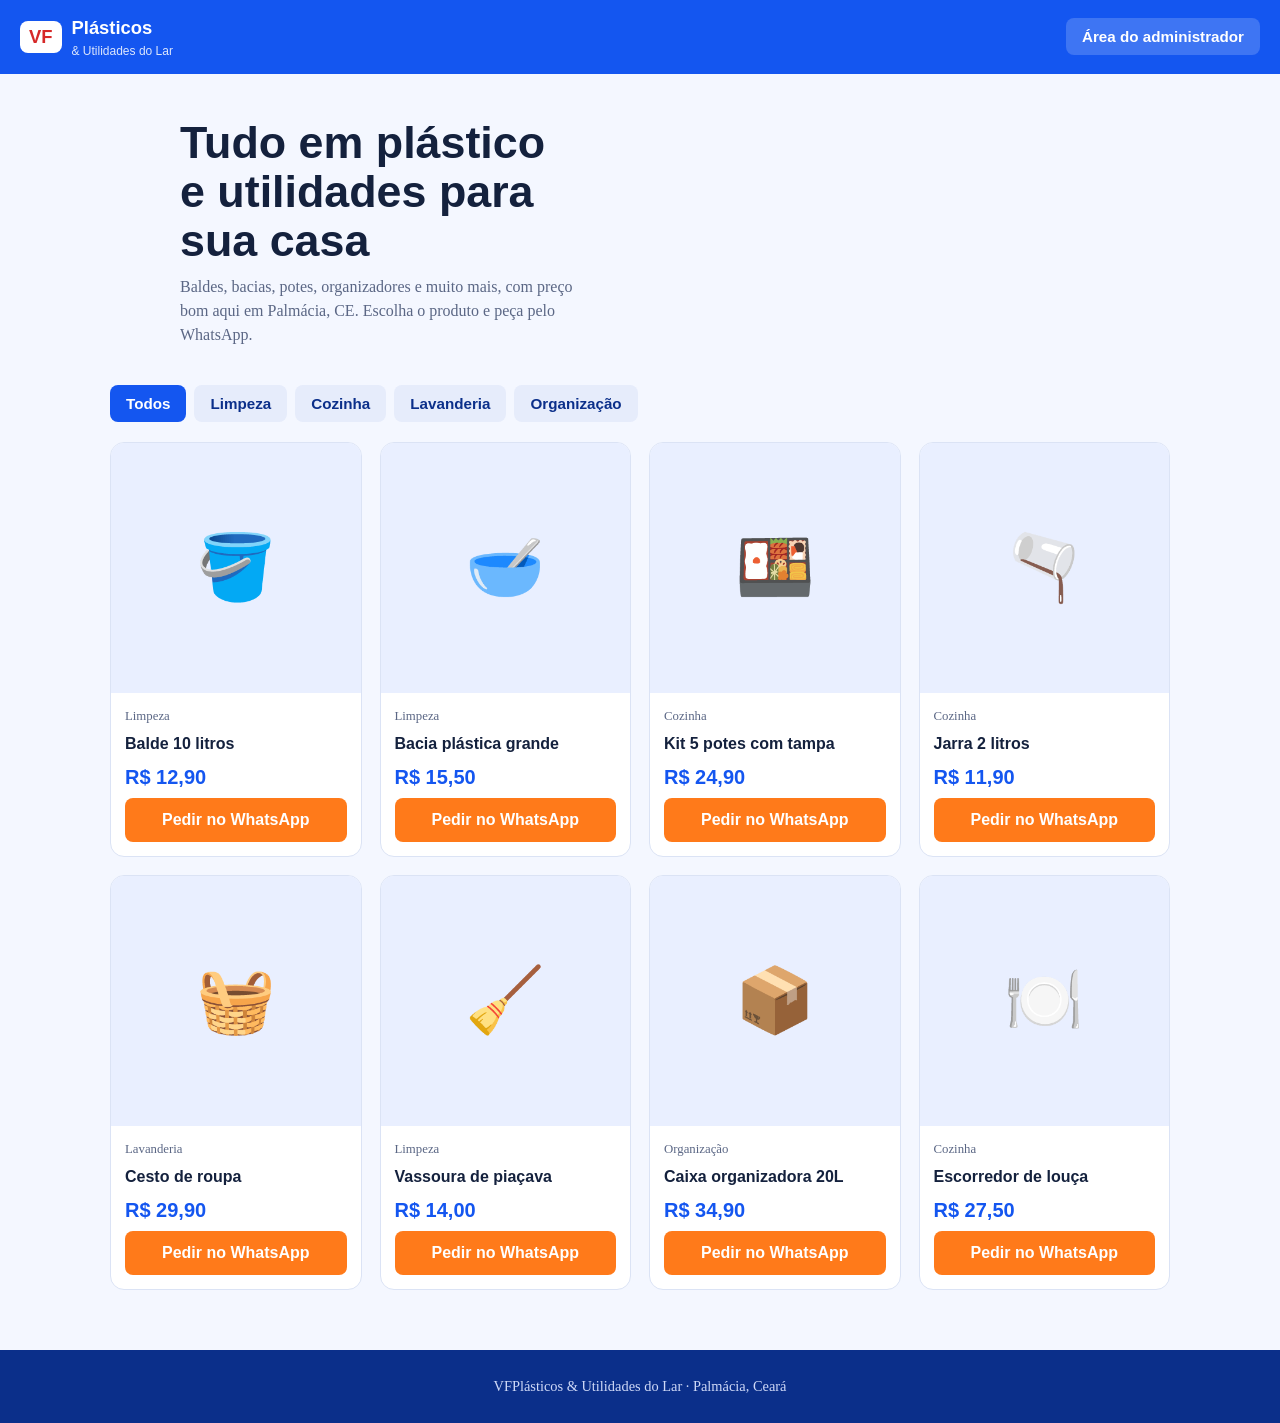
==== index.html @ 8a93262c "Add files via upload" ====
<!DOCTYPE html>
<html lang="pt-BR">
<head>
<meta charset="UTF-8">
<meta name="viewport" content="width=device-width, initial-scale=1">
<title>VFPlásticos & Utilidades do Lar</title>
<style>
:root{--azul:#1456f0;--azul-esc:#0b2f8a;--laranja:#ff7a1a;--fundo:#f4f7ff;--card:#fff;--texto:#14213d;--suave:#5b6785;--borda:#dbe3f5;--ok:#0f9d58}
*{box-sizing:border-box;margin:0}
body{font-family:Georgia,'Times New Roman',serif;background:var(--fundo);color:var(--texto);line-height:1.5}
h1,h2,h3,button,input,select,label,.preco{font-family:'Trebuchet MS',Verdana,sans-serif}
header{background:var(--azul);color:#fff;padding:14px 20px;display:flex;align-items:center;justify-content:space-between;gap:12px;flex-wrap:wrap;position:sticky;top:0;z-index:5}
.logo{display:flex;align-items:center;gap:10px;font-family:'Trebuchet MS',sans-serif;font-weight:800;font-size:1.15rem}
.logo b{background:#fff;color:#d62828;border-radius:8px;padding:2px 9px}
.logo small{display:block;font-weight:400;font-size:.75rem;opacity:.85}
button{cursor:pointer;border:0;border-radius:8px;padding:10px 16px;font-size:.95rem;font-weight:700}
button:focus-visible,input:focus-visible,select:focus-visible{outline:3px solid var(--laranja);outline-offset:2px}
.btn-adm{background:rgba(255,255,255,.18);color:#fff}
.btn-p{background:var(--laranja);color:#fff}
.btn-s{background:#e6ecfb;color:var(--azul-esc)}
.btn-d{background:#fde6e6;color:#b3261e}
.hero{padding:44px 20px 28px;max-width:960px;margin:auto}
.hero h1{font-size:clamp(1.8rem,5vw,2.8rem);line-height:1.1;max-width:15ch}
.hero p{color:var(--suave);margin-top:10px;max-width:52ch}
main{max-width:1100px;margin:auto;padding:0 20px 60px}
.filtros{display:flex;gap:8px;flex-wrap:wrap;margin:10px 0 20px}
.filtros button{background:#e6ecfb;color:var(--azul-esc)}
.filtros button.on{background:var(--azul);color:#fff}
.grade{display:grid;grid-template-columns:repeat(auto-fill,minmax(210px,1fr));gap:18px}
.prod{background:var(--card);border:1px solid var(--borda);border-radius:14px;overflow:hidden;display:flex;flex-direction:column}
.foto{aspect-ratio:1/1;background:#e9efff;display:flex;align-items:center;justify-content:center;font-size:4rem}
.foto img{width:100%;height:100%;object-fit:cover}
.info{padding:14px;display:flex;flex-direction:column;gap:6px;flex:1}
.info h3{font-size:1rem}
.cat{font-size:.8rem;color:var(--suave)}
.preco{font-size:1.25rem;font-weight:800;color:var(--azul)}
.info a{margin-top:auto;text-align:center;text-decoration:none;background:var(--laranja);color:#fff;padding:10px;border-radius:8px;font-family:'Trebuchet MS',sans-serif;font-weight:700}
footer{background:var(--azul-esc);color:#cfd9f7;padding:26px 20px;text-align:center;font-size:.9rem}
/* admin */
.overlay{position:fixed;inset:0;background:rgba(10,20,50,.6);display:none;align-items:flex-start;justify-content:center;overflow:auto;padding:20px;z-index:20}
.overlay.on{display:flex}
.modal{background:#fff;border-radius:16px;padding:22px;width:100%;max-width:760px;margin:auto}
.modal.peq{max-width:360px}
.topo{display:flex;justify-content:space-between;align-items:center;gap:10px;margin-bottom:14px}
.fat{display:grid;grid-template-columns:1fr 1fr;gap:12px;margin-bottom:18px}
.fat div{background:var(--fundo);border:1px solid var(--borda);border-radius:12px;padding:14px}
.fat span{font-family:'Trebuchet MS',sans-serif;font-size:.85rem;color:var(--suave)}
.fat strong{display:block;font-family:'Trebuchet MS',sans-serif;font-size:1.5rem;color:var(--ok)}
h2{font-size:1.15rem;margin:18px 0 8px}
.linha{display:flex;gap:8px;flex-wrap:wrap;align-items:flex-end}
label{font-size:.85rem;font-weight:700;display:flex;flex-direction:column;gap:4px;flex:1;min-width:120px}
input,select{padding:9px;border:1px solid var(--borda);border-radius:8px;font-size:.95rem;width:100%}
table{width:100%;border-collapse:collapse;font-family:'Trebuchet MS',sans-serif;font-size:.9rem}
th,td{text-align:left;padding:7px 6px;border-bottom:1px solid var(--borda)}
.rolar{overflow-x:auto}
.erro{color:#b3261e;font-family:'Trebuchet MS',sans-serif;font-size:.85rem;min-height:1.2em;margin-top:6px}
.vazio{color:var(--suave);padding:8px 0}
@media(prefers-reduced-motion:no-preference){.prod{transition:transform .15s}.prod:hover{transform:translateY(-3px)}}
</style>
</head>
<body>

<header>
  <div class="logo"><b>VF</b><span>Plásticos<small>& Utilidades do Lar</small></span></div>
  <button class="btn-adm" id="abrirAdmin">Área do administrador</button>
</header>

<section class="hero">
  <h1>Tudo em plástico e utilidades para sua casa</h1>
  <p>Baldes, bacias, potes, organizadores e muito mais, com preço bom aqui em Palmácia, CE. Escolha o produto e peça pelo WhatsApp.</p>
</section>

<main>
  <div class="filtros" id="filtros"></div>
  <div class="grade" id="grade"></div>
</main>

<footer>VFPlásticos & Utilidades do Lar · Palmácia, Ceará</footer>

<!-- Login -->
<div class="overlay" id="ovLogin">
  <div class="modal peq">
    <div class="topo"><h2 style="margin:0">Entrar como admin</h2><button class="btn-s" data-fechar="ovLogin" aria-label="Fechar">X</button></div>
    <label>Senha<input type="password" id="senha" autocomplete="current-password"></label>
    <p class="erro" id="erroLogin"></p>
    <button class="btn-p" id="entrar" style="width:100%">Entrar</button>
  </div>
</div>

<!-- Painel admin -->
<div class="overlay" id="ovAdmin">
  <div class="modal">
    <div class="topo"><h2 style="margin:0">Painel do administrador</h2><button class="btn-d" id="sair">Sair</button></div>

    <div class="fat">
      <div><span>Faturado hoje</span><strong id="fatDia">R$ 0,00</strong></div>
      <div><span>Faturado no mês</span><strong id="fatMes">R$ 0,00</strong></div>
    </div>

    <h2>Registrar venda</h2>
    <div class="linha">
      <label>Produto<select id="vProd"></select></label>
      <label style="max-width:110px">Quantidade<input type="number" id="vQtd" min="1" value="1"></label>
      <button class="btn-p" id="vSalvar">Registrar</button>
    </div>

    <h2>Vendas de hoje</h2>
    <div class="rolar"><table><thead><tr><th>Hora</th><th>Produto</th><th>Qtd</th><th>Total</th><th></th></tr></thead><tbody id="vendasHoje"></tbody></table></div>

    <h2>Cadastrar / editar produto</h2>
    <div class="linha">
      <label>Nome<input id="pNome"></label>
      <label>Categoria<input id="pCat" placeholder="Ex.: Cozinha"></label>
      <label style="max-width:120px">Preço (R$)<input id="pPreco" type="number" step="0.01" min="0"></label>
    </div>
    <div class="linha" style="margin-top:8px">
      <label>Foto do produto<input type="file" id="pFoto" accept="image/*"></label>
      <button class="btn-p" id="pSalvar">Salvar produto</button>
      <button class="btn-s" id="pLimpar">Limpar</button>
    </div>
    <p class="erro" id="erroProd"></p>

    <h2>Produtos cadastrados</h2>
    <div class="rolar"><table><thead><tr><th>Produto</th><th>Preço</th><th></th></tr></thead><tbody id="listaProd"></tbody></table></div>
  </div>
</div>

<script>
// ===== CONFIGURAÇÃO — troque estes dois valores =====
var SENHA_ADMIN = "vf2026admin";      // senha do administrador
var WHATSAPP = "5588900000000";       // DDI+DDD+número da loja, só números

var CHAVE_PROD = "vf_produtos", CHAVE_VEND = "vf_vendas";
var PADRAO = [
  {id:1,nome:"Balde 10 litros",cat:"Limpeza",preco:12.9,emoji:"🪣"},
  {id:2,nome:"Bacia plástica grande",cat:"Limpeza",preco:15.5,emoji:"🥣"},
  {id:3,nome:"Kit 5 potes com tampa",cat:"Cozinha",preco:24.9,emoji:"🍱"},
  {id:4,nome:"Jarra 2 litros",cat:"Cozinha",preco:11.9,emoji:"🫗"},
  {id:5,nome:"Cesto de roupa",cat:"Lavanderia",preco:29.9,emoji:"🧺"},
  {id:6,nome:"Vassoura de piaçava",cat:"Limpeza",preco:14.0,emoji:"🧹"},
  {id:7,nome:"Caixa organizadora 20L",cat:"Organização",preco:34.9,emoji:"📦"},
  {id:8,nome:"Escorredor de louça",cat:"Cozinha",preco:27.5,emoji:"🍽️"}
];

function ler(k,pad){try{var v=JSON.parse(localStorage.getItem(k));return v||pad}catch(e){return pad}}
function gravar(k,v){try{localStorage.setItem(k,JSON.stringify(v));return true}catch(e){return false}}
var produtos = ler(CHAVE_PROD,PADRAO);
var vendas = ler(CHAVE_VEND,[]);
var filtro = "Todos", editando = null, fotoNova = null;

function $(id){return document.getElementById(id)}
function brl(n){return n.toLocaleString("pt-BR",{style:"currency",currency:"BRL"})}
function esc(s){var d=document.createElement("div");d.textContent=s;return d.innerHTML}

// ===== Loja =====
function desenharLoja(){
  var cats=["Todos"];
  produtos.forEach(function(p){if(cats.indexOf(p.cat)<0)cats.push(p.cat)});
  $("filtros").innerHTML=cats.map(function(c){
    return '<button class="'+(c===filtro?"on":"")+'" data-cat="'+esc(c)+'">'+esc(c)+'</button>'}).join("");
  var lista=produtos.filter(function(p){return filtro==="Todos"||p.cat===filtro});
  $("grade").innerHTML=lista.length?lista.map(function(p){
    var foto=p.img?'<img src="'+p.img+'" alt="'+esc(p.nome)+'">':(p.emoji||"🛍️");
    var msg=encodeURIComponent("Olá! Quero o produto: "+p.nome+" ("+brl(p.preco)+")");
    return '<article class="prod"><div class="foto">'+foto+'</div><div class="info"><span class="cat">'+esc(p.cat)+'</span><h3>'+esc(p.nome)+'</h3><span class="preco">'+brl(p.preco)+'</span><a href="https://wa.me/'+WHATSAPP+'?text='+msg+'" target="_blank" rel="noopener">Pedir no WhatsApp</a></div></article>'
  }).join(""):'<p class="vazio">Nenhum produto nesta categoria.</p>';
}
$("filtros").addEventListener("click",function(e){
  if(e.target.dataset.cat){filtro=e.target.dataset.cat;desenharLoja()}});

// ===== Admin: acesso =====
function abrir(id){$(id).classList.add("on")}
function fechar(id){$(id).classList.remove("on")}
document.querySelectorAll("[data-fechar]").forEach(function(b){b.onclick=function(){fechar(b.dataset.fechar)}});
$("abrirAdmin").onclick=function(){
  if(sessionStorage.getItem("vf_admin")==="1"){abrirPainel()}else{$("senha").value="";$("erroLogin").textContent="";abrir("ovLogin");$("senha").focus()}};
function tentarEntrar(){
  if($("senha").value===SENHA_ADMIN){sessionStorage.setItem("vf_admin","1");fechar("ovLogin");abrirPainel()}
  else{$("erroLogin").textContent="Senha incorreta."}}
$("entrar").onclick=tentarEntrar;
$("senha").onkeydown=function(e){if(e.key==="Enter")tentarEntrar()};
$("sair").onclick=function(){sessionStorage.removeItem("vf_admin");fechar("ovAdmin")};
function abrirPainel(){desenharPainel();abrir("ovAdmin")}

// ===== Admin: faturamento =====
function chaveDia(d){return d.getFullYear()+"-"+(d.getMonth()+1)+"-"+d.getDate()}
function desenharPainel(){
  var hoje=new Date(),dia=0,mes=0,linhas="";
  vendas.forEach(function(v){
    var d=new Date(v.data);
    if(d.getFullYear()===hoje.getFullYear()&&d.getMonth()===hoje.getMonth()){
      mes+=v.total;
      if(chaveDia(d)===chaveDia(hoje)){
        dia+=v.total;
        linhas+='<tr><td>'+d.toLocaleTimeString("pt-BR",{hour:"2-digit",minute:"2-digit"})+'</td><td>'+esc(v.nome)+'</td><td>'+v.qtd+'</td><td>'+brl(v.total)+'</td><td><button class="btn-d" data-delv="'+v.id+'">Excluir</button></td></tr>'}}});
  $("fatDia").textContent=brl(dia);$("fatMes").textContent=brl(mes);
  $("vendasHoje").innerHTML=linhas||'<tr><td colspan="5" class="vazio">Nenhuma venda registrada hoje.</td></tr>';
  $("vProd").innerHTML=produtos.map(function(p){return '<option value="'+p.id+'">'+esc(p.nome)+' — '+brl(p.preco)+'</option>'}).join("");
  $("listaProd").innerHTML=produtos.map(function(p){
    return '<tr><td>'+esc(p.nome)+'</td><td>'+brl(p.preco)+'</td><td><button class="btn-s" data-edit="'+p.id+'">Editar</button> <button class="btn-d" data-delp="'+p.id+'">Excluir</button></td></tr>'}).join("");
}
$("vSalvar").onclick=function(){
  var p=produtos.filter(function(x){return x.id==$("vProd").value})[0],q=parseInt($("vQtd").value,10);
  if(!p||!(q>0))return;
  vendas.push({id:Date.now(),data:new Date().toISOString(),nome:p.nome,qtd:q,total:+(p.preco*q).toFixed(2)});
  gravar(CHAVE_VEND,vendas);$("vQtd").value=1;desenharPainel()};
$("vendasHoje").onclick=function(e){
  var id=e.target.dataset.delv;if(!id)return;
  vendas=vendas.filter(function(v){return String(v.id)!==id});gravar(CHAVE_VEND,vendas);desenharPainel()};

// ===== Admin: produtos =====
function limparForm(){editando=null;fotoNova=null;["pNome","pCat","pPreco","pFoto"].forEach(function(i){$(i).value=""});$("erroProd").textContent=""}
$("pLimpar").onclick=limparForm;
$("pFoto").onchange=function(){
  var f=this.files[0];if(!f)return;
  var r=new FileReader();
  r.onload=function(){var im=new Image();im.onload=function(){
    var m=Math.min(1,500/Math.max(im.width,im.height)),c=document.createElement("canvas");
    c.width=im.width*m;c.height=im.height*m;c.getContext("2d").drawImage(im,0,0,c.width,c.height);
    fotoNova=c.toDataURL("image/jpeg",0.75)};im.src=r.result};
  r.readAsDataURL(f)};
$("pSalvar").onclick=function(){
  var nome=$("pNome").value.trim(),cat=$("pCat").value.trim()||"Geral",preco=parseFloat($("pPreco").value);
  if(!nome||!(preco>=0)){$("erroProd").textContent="Informe o nome e o preço do produto.";return}
  if(editando){produtos.forEach(function(p){if(p.id===editando){p.nome=nome;p.cat=cat;p.preco=preco;if(fotoNova)p.img=fotoNova}})}
  else{produtos.push({id:Date.now(),nome:nome,cat:cat,preco:preco,img:fotoNova||null})}
  if(!gravar(CHAVE_PROD,produtos)){$("erroProd").textContent="Memória cheia: use fotos menores.";return}
  limparForm();desenharPainel();desenharLoja()};
$("listaProd").onclick=function(e){
  var ed=e.target.dataset.edit,dl=e.target.dataset.delp;
  if(ed){var p=produtos.filter(function(x){return String(x.id)===ed})[0];
    editando=p.id;$("pNome").value=p.nome;$("pCat").value=p.cat;$("pPreco").value=p.preco;$("pNome").focus()}
  if(dl&&confirm("Excluir este produto?")){
    produtos=produtos.filter(function(x){return String(x.id)!==dl});gravar(CHAVE_PROD,produtos);desenharPainel();desenharLoja()}};

desenharLoja();
</script>
</body>
</html>
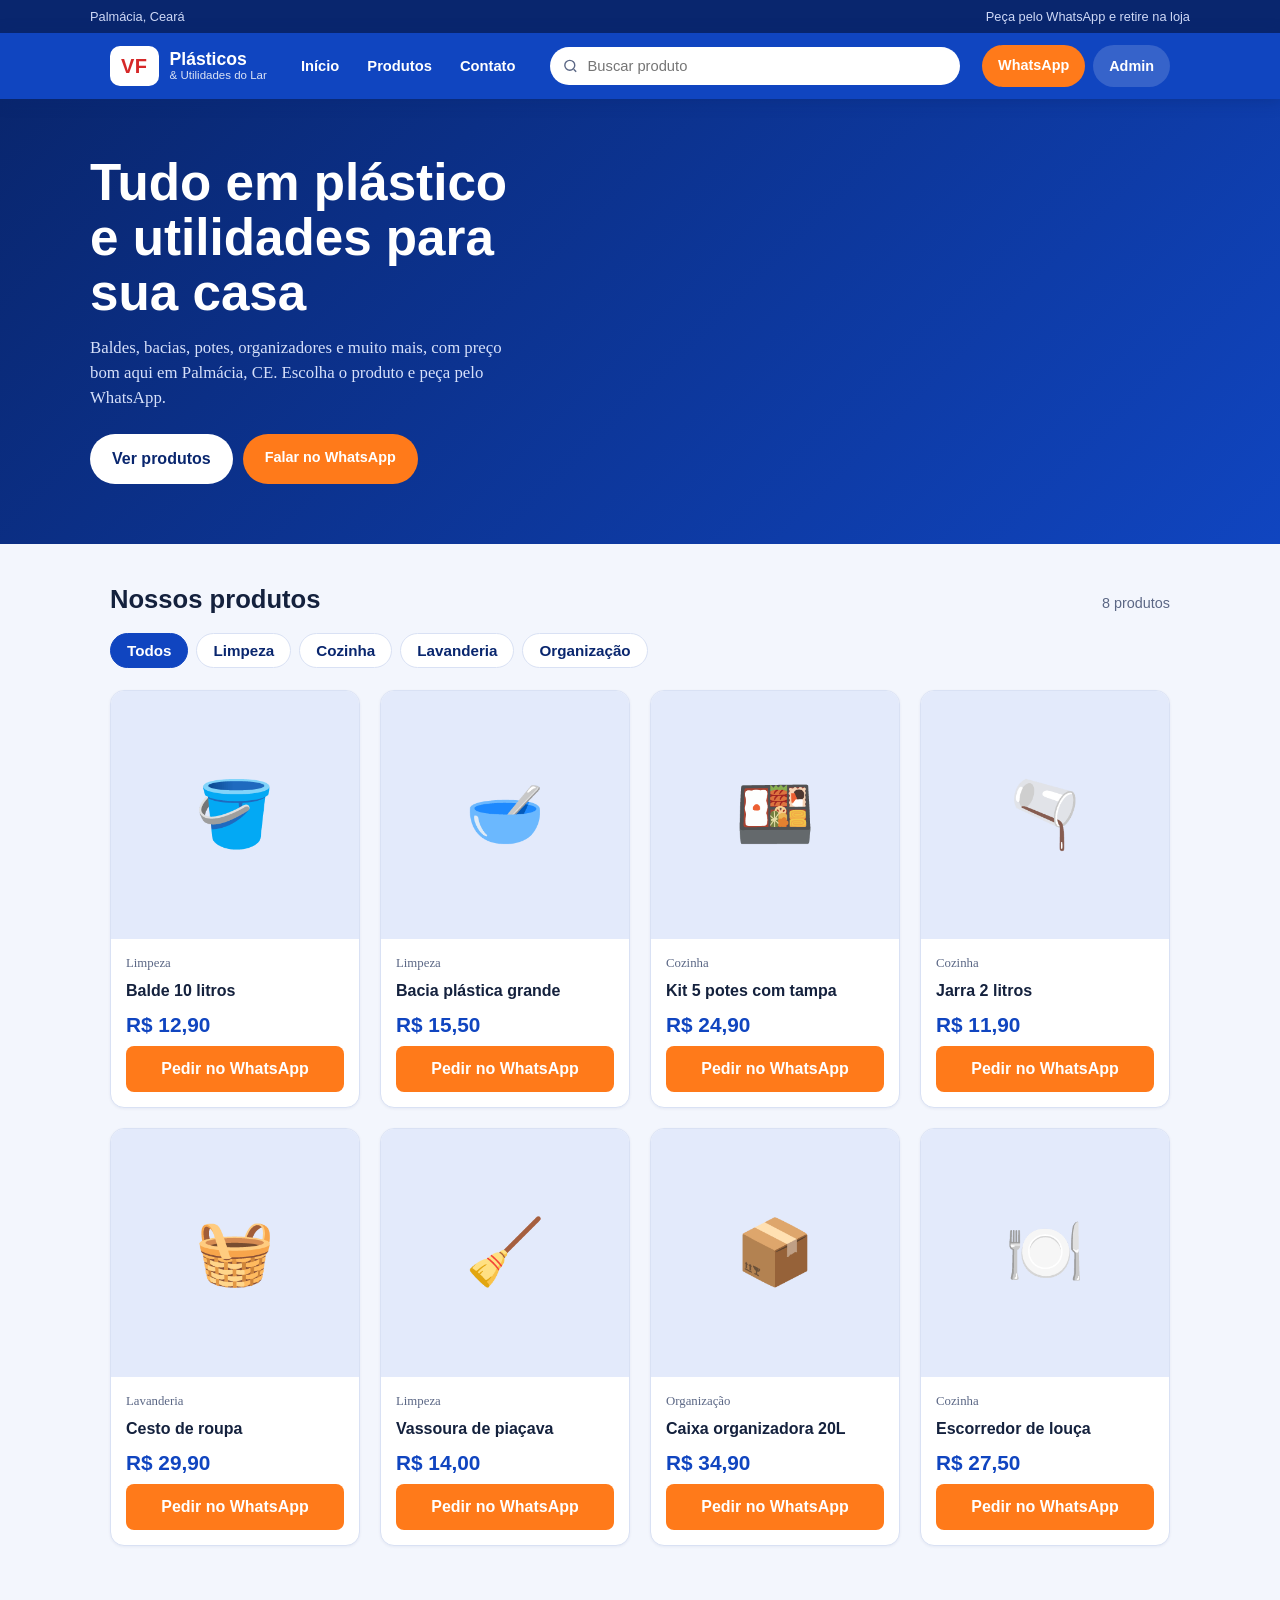
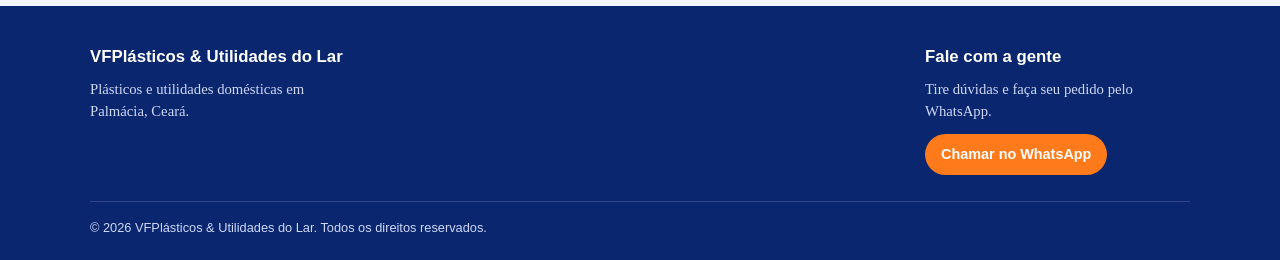
==== commit abb21f3b: "Update print statement from 'Hello' to 'Goodbye'" ====
--- a/index.html
+++ b/index.html
@@ -4,40 +4,80 @@
 <meta charset="UTF-8">
 <meta name="viewport" content="width=device-width, initial-scale=1">
 <title>VFPlásticos & Utilidades do Lar</title>
+<meta name="description" content="VFPlásticos & Utilidades do Lar em Palmácia, CE: baldes, bacias, potes, organizadores e utilidades domésticas.">
 <style>
-:root{--azul:#1456f0;--azul-esc:#0b2f8a;--laranja:#ff7a1a;--fundo:#f4f7ff;--card:#fff;--texto:#14213d;--suave:#5b6785;--borda:#dbe3f5;--ok:#0f9d58}
+:root{--azul:#1045c0;--azul-esc:#09266e;--azul-claro:#e3eafb;--laranja:#ff7a1a;--laranja-esc:#e8650a;--fundo:#f3f6fd;--card:#fff;--texto:#14213d;--suave:#5b6785;--borda:#d9e1f4;--ok:#0f9d58}
 *{box-sizing:border-box;margin:0}
+html{scroll-behavior:smooth;scroll-padding-top:90px}
 body{font-family:Georgia,'Times New Roman',serif;background:var(--fundo);color:var(--texto);line-height:1.5}
-h1,h2,h3,button,input,select,label,.preco{font-family:'Trebuchet MS',Verdana,sans-serif}
-header{background:var(--azul);color:#fff;padding:14px 20px;display:flex;align-items:center;justify-content:space-between;gap:12px;flex-wrap:wrap;position:sticky;top:0;z-index:5}
-.logo{display:flex;align-items:center;gap:10px;font-family:'Trebuchet MS',sans-serif;font-weight:800;font-size:1.15rem}
-.logo b{background:#fff;color:#d62828;border-radius:8px;padding:2px 9px}
-.logo small{display:block;font-weight:400;font-size:.75rem;opacity:.85}
+h1,h2,h3,button,input,select,label,.preco,nav a,.topbar,.wpp{font-family:'Trebuchet MS',Verdana,sans-serif}
 button{cursor:pointer;border:0;border-radius:8px;padding:10px 16px;font-size:.95rem;font-weight:700}
-button:focus-visible,input:focus-visible,select:focus-visible{outline:3px solid var(--laranja);outline-offset:2px}
-.btn-adm{background:rgba(255,255,255,.18);color:#fff}
+button:focus-visible,input:focus-visible,select:focus-visible,a:focus-visible{outline:3px solid var(--laranja);outline-offset:2px}
 .btn-p{background:var(--laranja);color:#fff}
+.btn-p:hover{background:var(--laranja-esc)}
 .btn-s{background:#e6ecfb;color:var(--azul-esc)}
 .btn-d{background:#fde6e6;color:#b3261e}
-.hero{padding:44px 20px 28px;max-width:960px;margin:auto}
-.hero h1{font-size:clamp(1.8rem,5vw,2.8rem);line-height:1.1;max-width:15ch}
-.hero p{color:var(--suave);margin-top:10px;max-width:52ch}
-main{max-width:1100px;margin:auto;padding:0 20px 60px}
-.filtros{display:flex;gap:8px;flex-wrap:wrap;margin:10px 0 20px}
-.filtros button{background:#e6ecfb;color:var(--azul-esc)}
-.filtros button.on{background:var(--azul);color:#fff}
-.grade{display:grid;grid-template-columns:repeat(auto-fill,minmax(210px,1fr));gap:18px}
-.prod{background:var(--card);border:1px solid var(--borda);border-radius:14px;overflow:hidden;display:flex;flex-direction:column}
-.foto{aspect-ratio:1/1;background:#e9efff;display:flex;align-items:center;justify-content:center;font-size:4rem}
+
+/* ===== Header ===== */
+.topbar{background:var(--azul-esc);color:#cfd9f7;font-size:.8rem;padding:7px 20px}
+.topbar div{max-width:1100px;margin:auto;display:flex;justify-content:space-between;gap:12px;flex-wrap:wrap}
+header{background:var(--azul);color:#fff;position:sticky;top:0;z-index:10;box-shadow:0 2px 14px rgba(9,38,110,.35)}
+.cab{max-width:1100px;margin:auto;padding:12px 20px;display:flex;align-items:center;gap:22px}
+.logo{display:flex;align-items:center;gap:11px;color:#fff;text-decoration:none;flex-shrink:0}
+.logo b{background:#fff;color:#d62828;border-radius:10px;padding:5px 11px;font-size:1.25rem;font-weight:800;font-family:'Trebuchet MS',sans-serif;letter-spacing:.5px}
+.logo span{font-family:'Trebuchet MS',sans-serif;font-weight:800;font-size:1.1rem;line-height:1.15}
+.logo small{display:block;font-weight:400;font-size:.72rem;opacity:.85}
+nav{display:flex;gap:4px}
+nav a{color:#fff;text-decoration:none;font-weight:700;font-size:.92rem;padding:8px 12px;border-radius:8px}
+nav a:hover{background:rgba(255,255,255,.14)}
+.busca{flex:1;min-width:140px;position:relative}
+.busca svg{position:absolute;left:12px;top:50%;transform:translateY(-50%);width:17px;height:17px;stroke:var(--suave);fill:none;stroke-width:2}
+.busca input{width:100%;padding:11px 14px 11px 38px;border:0;border-radius:999px;font-size:.92rem;background:#fff;color:var(--texto)}
+.acoes{display:flex;gap:8px;flex-shrink:0}
+.wpp{background:var(--laranja);color:#fff;text-decoration:none;font-weight:700;font-size:.9rem;padding:10px 16px;border-radius:999px;display:inline-block}
+.wpp:hover{background:var(--laranja-esc)}
+.btn-adm{background:rgba(255,255,255,.16);color:#fff;border-radius:999px;font-size:.9rem}
+.btn-adm:hover{background:rgba(255,255,255,.26)}
+
+/* ===== Hero ===== */
+.hero{background:linear-gradient(135deg,var(--azul-esc) 0%,var(--azul) 100%);color:#fff;padding:56px 20px 60px}
+.hero-in{max-width:1100px;margin:auto}
+.hero h1{font-size:clamp(2rem,5.5vw,3.2rem);line-height:1.08;max-width:16ch}
+.hero p{margin-top:14px;max-width:50ch;color:#d6e0fa;font-size:1.05rem}
+.hero-btns{display:flex;gap:10px;flex-wrap:wrap;margin-top:24px}
+.hero-btns a{text-decoration:none;font-family:'Trebuchet MS',sans-serif;font-weight:700;padding:13px 22px;border-radius:999px}
+.hero-btns .claro{background:#fff;color:var(--azul-esc)}
+
+/* ===== Catálogo ===== */
+main{max-width:1100px;margin:auto;padding:36px 20px 60px}
+.titulo{display:flex;align-items:baseline;justify-content:space-between;gap:10px;flex-wrap:wrap;margin-bottom:14px}
+.titulo h2{font-size:1.6rem;margin:0}
+.titulo span{color:var(--suave);font-size:.9rem;font-family:'Trebuchet MS',sans-serif}
+.filtros{display:flex;gap:8px;flex-wrap:wrap;margin-bottom:22px}
+.filtros button{background:#fff;color:var(--azul-esc);border:1px solid var(--borda);border-radius:999px;padding:8px 16px}
+.filtros button.on{background:var(--azul);color:#fff;border-color:var(--azul)}
+.grade{display:grid;grid-template-columns:repeat(auto-fill,minmax(220px,1fr));gap:20px}
+.prod{background:var(--card);border:1px solid var(--borda);border-radius:14px;overflow:hidden;display:flex;flex-direction:column;box-shadow:0 1px 3px rgba(9,38,110,.06)}
+.foto{aspect-ratio:1/1;background:var(--azul-claro);display:flex;align-items:center;justify-content:center;font-size:4rem}
 .foto img{width:100%;height:100%;object-fit:cover}
-.info{padding:14px;display:flex;flex-direction:column;gap:6px;flex:1}
+.info{padding:15px;display:flex;flex-direction:column;gap:6px;flex:1}
 .info h3{font-size:1rem}
 .cat{font-size:.8rem;color:var(--suave)}
-.preco{font-size:1.25rem;font-weight:800;color:var(--azul)}
-.info a{margin-top:auto;text-align:center;text-decoration:none;background:var(--laranja);color:#fff;padding:10px;border-radius:8px;font-family:'Trebuchet MS',sans-serif;font-weight:700}
-footer{background:var(--azul-esc);color:#cfd9f7;padding:26px 20px;text-align:center;font-size:.9rem}
-/* admin */
-.overlay{position:fixed;inset:0;background:rgba(10,20,50,.6);display:none;align-items:flex-start;justify-content:center;overflow:auto;padding:20px;z-index:20}
+.preco{font-size:1.3rem;font-weight:800;color:var(--azul)}
+.info a{margin-top:auto;text-align:center;text-decoration:none;background:var(--laranja);color:#fff;padding:11px;border-radius:8px;font-family:'Trebuchet MS',sans-serif;font-weight:700}
+.info a:hover{background:var(--laranja-esc)}
+.vazio{color:var(--suave);padding:8px 0}
+
+/* ===== Rodapé ===== */
+footer{background:var(--azul-esc);color:#cfd9f7;padding:38px 20px 22px}
+.rod{max-width:1100px;margin:auto;display:flex;justify-content:space-between;gap:30px;flex-wrap:wrap}
+footer h3{color:#fff;font-size:1.05rem;margin-bottom:8px}
+footer p{font-size:.92rem;max-width:36ch}
+footer .wpp{margin-top:12px}
+.copy{max-width:1100px;margin:26px auto 0;padding-top:16px;border-top:1px solid rgba(255,255,255,.15);font-size:.8rem;font-family:'Trebuchet MS',sans-serif}
+
+/* ===== Admin ===== */
+.overlay{position:fixed;inset:0;background:rgba(9,20,50,.65);display:none;align-items:flex-start;justify-content:center;overflow:auto;padding:20px;z-index:30}
 .overlay.on{display:flex}
 .modal{background:#fff;border-radius:16px;padding:22px;width:100%;max-width:760px;margin:auto}
 .modal.peq{max-width:360px}
@@ -46,36 +86,79 @@
 .fat div{background:var(--fundo);border:1px solid var(--borda);border-radius:12px;padding:14px}
 .fat span{font-family:'Trebuchet MS',sans-serif;font-size:.85rem;color:var(--suave)}
 .fat strong{display:block;font-family:'Trebuchet MS',sans-serif;font-size:1.5rem;color:var(--ok)}
-h2{font-size:1.15rem;margin:18px 0 8px}
+.modal h2{font-size:1.15rem;margin:18px 0 8px}
 .linha{display:flex;gap:8px;flex-wrap:wrap;align-items:flex-end}
 label{font-size:.85rem;font-weight:700;display:flex;flex-direction:column;gap:4px;flex:1;min-width:120px}
-input,select{padding:9px;border:1px solid var(--borda);border-radius:8px;font-size:.95rem;width:100%}
+.modal input,select{padding:9px;border:1px solid var(--borda);border-radius:8px;font-size:.95rem;width:100%}
 table{width:100%;border-collapse:collapse;font-family:'Trebuchet MS',sans-serif;font-size:.9rem}
 th,td{text-align:left;padding:7px 6px;border-bottom:1px solid var(--borda)}
 .rolar{overflow-x:auto}
 .erro{color:#b3261e;font-family:'Trebuchet MS',sans-serif;font-size:.85rem;min-height:1.2em;margin-top:6px}
-.vazio{color:var(--suave);padding:8px 0}
-@media(prefers-reduced-motion:no-preference){.prod{transition:transform .15s}.prod:hover{transform:translateY(-3px)}}
+
+@media(max-width:860px){
+  nav{display:none}
+  .cab{flex-wrap:wrap;gap:10px 12px}
+  .busca{order:3;flex-basis:100%}
+  .acoes{margin-left:auto}
+}
+@media(max-width:480px){.topbar .t2{display:none}.wpp{padding:9px 13px}}
+@media(prefers-reduced-motion:no-preference){.prod{transition:transform .15s,box-shadow .15s}.prod:hover{transform:translateY(-3px);box-shadow:0 8px 18px rgba(9,38,110,.12)}}
 </style>
 </head>
 <body>
 
+<div class="topbar"><div><span>Palmácia, Ceará</span><span class="t2">Peça pelo WhatsApp e retire na loja</span></div></div>
+
 <header>
-  <div class="logo"><b>VF</b><span>Plásticos<small>& Utilidades do Lar</small></span></div>
-  <button class="btn-adm" id="abrirAdmin">Área do administrador</button>
+  <div class="cab">
+    <a class="logo" href="#inicio" aria-label="VFPlásticos, início"><b>VF</b><span>Plásticos<small>& Utilidades do Lar</small></span></a>
+    <nav aria-label="Principal">
+      <a href="#inicio">Início</a>
+      <a href="#produtos">Produtos</a>
+      <a href="#contato">Contato</a>
+    </nav>
+    <div class="busca">
+      <svg viewBox="0 0 24 24" aria-hidden="true"><circle cx="11" cy="11" r="7"/><path d="M20 20l-3.5-3.5"/></svg>
+      <input type="search" id="busca" placeholder="Buscar produto" aria-label="Buscar produto">
+    </div>
+    <div class="acoes">
+      <a class="wpp" href="#" target="_blank" rel="noopener">WhatsApp</a>
+      <button class="btn-adm" id="abrirAdmin">Admin</button>
+    </div>
+  </div>
 </header>
 
-<section class="hero">
-  <h1>Tudo em plástico e utilidades para sua casa</h1>
-  <p>Baldes, bacias, potes, organizadores e muito mais, com preço bom aqui em Palmácia, CE. Escolha o produto e peça pelo WhatsApp.</p>
+<section class="hero" id="inicio">
+  <div class="hero-in">
+    <h1>Tudo em plástico e utilidades para sua casa</h1>
+    <p>Baldes, bacias, potes, organizadores e muito mais, com preço bom aqui em Palmácia, CE. Escolha o produto e peça pelo WhatsApp.</p>
+    <div class="hero-btns">
+      <a class="claro" href="#produtos">Ver produtos</a>
+      <a class="btn-p wpp" href="#" target="_blank" rel="noopener">Falar no WhatsApp</a>
+    </div>
+  </div>
 </section>
 
-<main>
+<main id="produtos">
+  <div class="titulo"><h2>Nossos produtos</h2><span id="contador"></span></div>
   <div class="filtros" id="filtros"></div>
   <div class="grade" id="grade"></div>
 </main>
 
-<footer>VFPlásticos & Utilidades do Lar · Palmácia, Ceará</footer>
+<footer id="contato">
+  <div class="rod">
+    <div>
+      <h3>VFPlásticos & Utilidades do Lar</h3>
+      <p>Plásticos e utilidades domésticas em Palmácia, Ceará.</p>
+    </div>
+    <div>
+      <h3>Fale com a gente</h3>
+      <p>Tire dúvidas e faça seu pedido pelo WhatsApp.</p>
+      <a class="wpp" href="#" target="_blank" rel="noopener">Chamar no WhatsApp</a>
+    </div>
+  </div>
+  <div class="copy">© <span id="ano"></span> VFPlásticos & Utilidades do Lar. Todos os direitos reservados.</div>
+</footer>
 
 <!-- Login -->
 <div class="overlay" id="ovLogin">
@@ -146,11 +229,16 @@
 function gravar(k,v){try{localStorage.setItem(k,JSON.stringify(v));return true}catch(e){return false}}
 var produtos = ler(CHAVE_PROD,PADRAO);
 var vendas = ler(CHAVE_VEND,[]);
-var filtro = "Todos", editando = null, fotoNova = null;
+var filtro = "Todos", termo = "", editando = null, fotoNova = null;
 
 function $(id){return document.getElementById(id)}
 function brl(n){return n.toLocaleString("pt-BR",{style:"currency",currency:"BRL"})}
 function esc(s){var d=document.createElement("div");d.textContent=s;return d.innerHTML}
+function semAcento(s){return s.toLowerCase().normalize("NFD").replace(/[\u0300-\u036f]/g,"")}
+
+// links do WhatsApp (cabeçalho, hero e rodapé)
+document.querySelectorAll("a.wpp").forEach(function(a){a.href="https://wa.me/"+WHATSAPP+"?text="+encodeURIComponent("Olá! Vim pelo site da VFPlásticos.")});
+$("ano").textContent=new Date().getFullYear();
 
 // ===== Loja =====
 function desenharLoja(){
@@ -158,15 +246,21 @@
   produtos.forEach(function(p){if(cats.indexOf(p.cat)<0)cats.push(p.cat)});
   $("filtros").innerHTML=cats.map(function(c){
     return '<button class="'+(c===filtro?"on":"")+'" data-cat="'+esc(c)+'">'+esc(c)+'</button>'}).join("");
-  var lista=produtos.filter(function(p){return filtro==="Todos"||p.cat===filtro});
+  var t=semAcento(termo.trim());
+  var lista=produtos.filter(function(p){
+    return (filtro==="Todos"||p.cat===filtro)&&(!t||semAcento(p.nome+" "+p.cat).indexOf(t)>=0)});
+  $("contador").textContent=lista.length+(lista.length===1?" produto":" produtos");
   $("grade").innerHTML=lista.length?lista.map(function(p){
     var foto=p.img?'<img src="'+p.img+'" alt="'+esc(p.nome)+'">':(p.emoji||"🛍️");
     var msg=encodeURIComponent("Olá! Quero o produto: "+p.nome+" ("+brl(p.preco)+")");
     return '<article class="prod"><div class="foto">'+foto+'</div><div class="info"><span class="cat">'+esc(p.cat)+'</span><h3>'+esc(p.nome)+'</h3><span class="preco">'+brl(p.preco)+'</span><a href="https://wa.me/'+WHATSAPP+'?text='+msg+'" target="_blank" rel="noopener">Pedir no WhatsApp</a></div></article>'
-  }).join(""):'<p class="vazio">Nenhum produto nesta categoria.</p>';
+  }).join(""):'<p class="vazio">Nenhum produto encontrado.</p>';
 }
 $("filtros").addEventListener("click",function(e){
   if(e.target.dataset.cat){filtro=e.target.dataset.cat;desenharLoja()}});
+$("busca").addEventListener("input",function(){
+  termo=this.value;desenharLoja();
+  if(termo)$("produtos").scrollIntoView()});
 
 // ===== Admin: acesso =====
 function abrir(id){$(id).classList.add("on")}
@@ -236,4 +330,4 @@
 desenharLoja();
 </script>
 </body>
-</html>+</html>
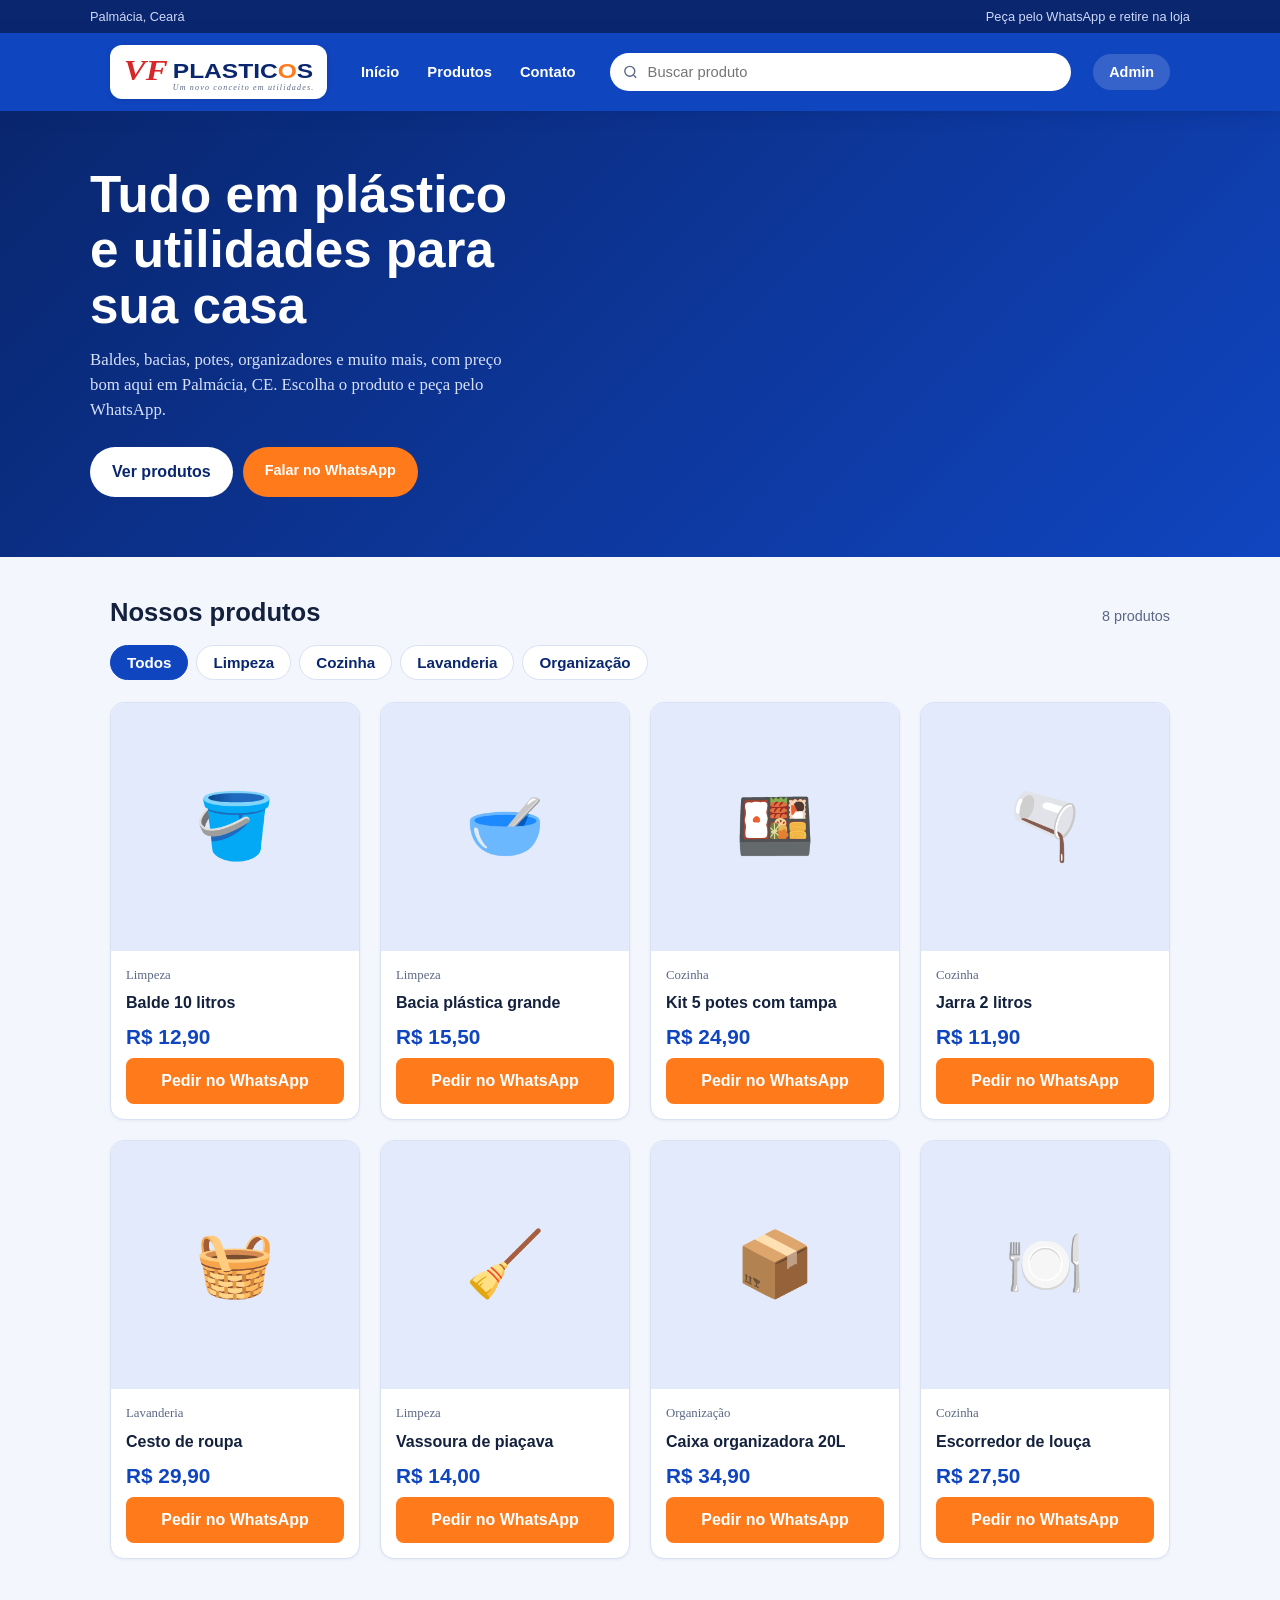
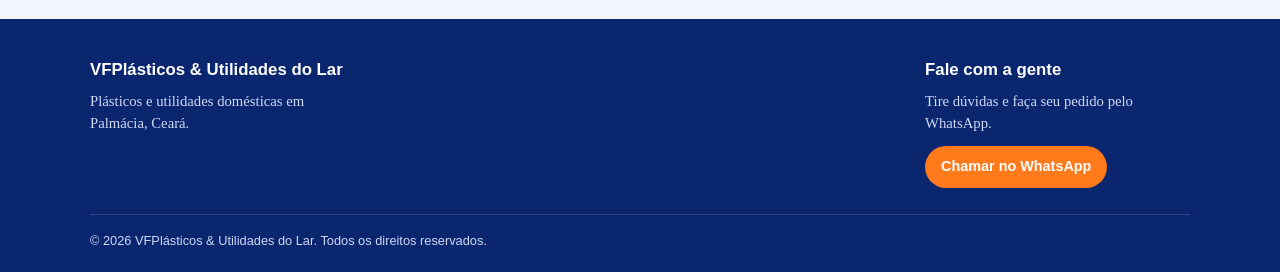
==== commit 610c1773: "Update index.html" ====
--- a/index.html
+++ b/index.html
@@ -23,10 +23,8 @@
 .topbar div{max-width:1100px;margin:auto;display:flex;justify-content:space-between;gap:12px;flex-wrap:wrap}
 header{background:var(--azul);color:#fff;position:sticky;top:0;z-index:10;box-shadow:0 2px 14px rgba(9,38,110,.35)}
 .cab{max-width:1100px;margin:auto;padding:12px 20px;display:flex;align-items:center;gap:22px}
-.logo{display:flex;align-items:center;gap:11px;color:#fff;text-decoration:none;flex-shrink:0}
-.logo b{background:#fff;color:#d62828;border-radius:10px;padding:5px 11px;font-size:1.25rem;font-weight:800;font-family:'Trebuchet MS',sans-serif;letter-spacing:.5px}
-.logo span{font-family:'Trebuchet MS',sans-serif;font-weight:800;font-size:1.1rem;line-height:1.15}
-.logo small{display:block;font-weight:400;font-size:.72rem;opacity:.85}
+.logo{display:flex;align-items:center;background:#fff;border-radius:12px;padding:5px 12px;text-decoration:none;flex-shrink:0;box-shadow:0 1px 4px rgba(9,38,110,.25)}
+.logo svg{display:block;height:44px;width:auto}
 nav{display:flex;gap:4px}
 nav a{color:#fff;text-decoration:none;font-weight:700;font-size:.92rem;padding:8px 12px;border-radius:8px}
 nav a:hover{background:rgba(255,255,255,.14)}
@@ -111,7 +109,13 @@
 
 <header>
   <div class="cab">
-    <a class="logo" href="#inicio" aria-label="VFPlásticos, início"><b>VF</b><span>Plásticos<small>& Utilidades do Lar</small></span></a>
+    <a class="logo" href="#inicio" aria-label="VFPlásticos, início">
+      <svg viewBox="0 0 228 52" role="img" aria-label="VF Plásticos - Um novo conceito em utilidades">
+        <text x="2" y="35" font-family="Georgia,'Times New Roman',serif" font-size="36" font-weight="700" font-style="italic" fill="#d62828" textLength="52" lengthAdjust="spacingAndGlyphs">VF</text>
+        <text x="60" y="33" font-family="'Trebuchet MS',Verdana,sans-serif" font-size="24" font-weight="800" fill="#09266e" textLength="166" lengthAdjust="spacingAndGlyphs">PLASTIC<tspan fill="#ff7a1a">O</tspan>S</text>
+        <text x="60" y="47" font-family="Georgia,'Times New Roman',serif" font-size="9.5" font-style="italic" fill="#5b6785" textLength="166" lengthAdjust="spacing">Um novo conceito em utilidades.</text>
+      </svg>
+    </a>
     <nav aria-label="Principal">
       <a href="#inicio">Início</a>
       <a href="#produtos">Produtos</a>
@@ -119,10 +123,9 @@
     </nav>
     <div class="busca">
       <svg viewBox="0 0 24 24" aria-hidden="true"><circle cx="11" cy="11" r="7"/><path d="M20 20l-3.5-3.5"/></svg>
-      <input type="search" id="busca" placeholder="Buscar produto" aria-label="Buscar produto">
+      <input type="search" id="busca" name="busca-produto" placeholder="Buscar produto" aria-label="Buscar produto" autocomplete="off" autocapitalize="off" spellcheck="false">
     </div>
     <div class="acoes">
-      <a class="wpp" href="#" target="_blank" rel="noopener">WhatsApp</a>
       <button class="btn-adm" id="abrirAdmin">Admin</button>
     </div>
   </div>
@@ -327,6 +330,7 @@
   if(dl&&confirm("Excluir este produto?")){
     produtos=produtos.filter(function(x){return String(x.id)!==dl});gravar(CHAVE_PROD,produtos);desenharPainel();desenharLoja()}};
 
+$("busca").value="";
 desenharLoja();
 </script>
 </body>
